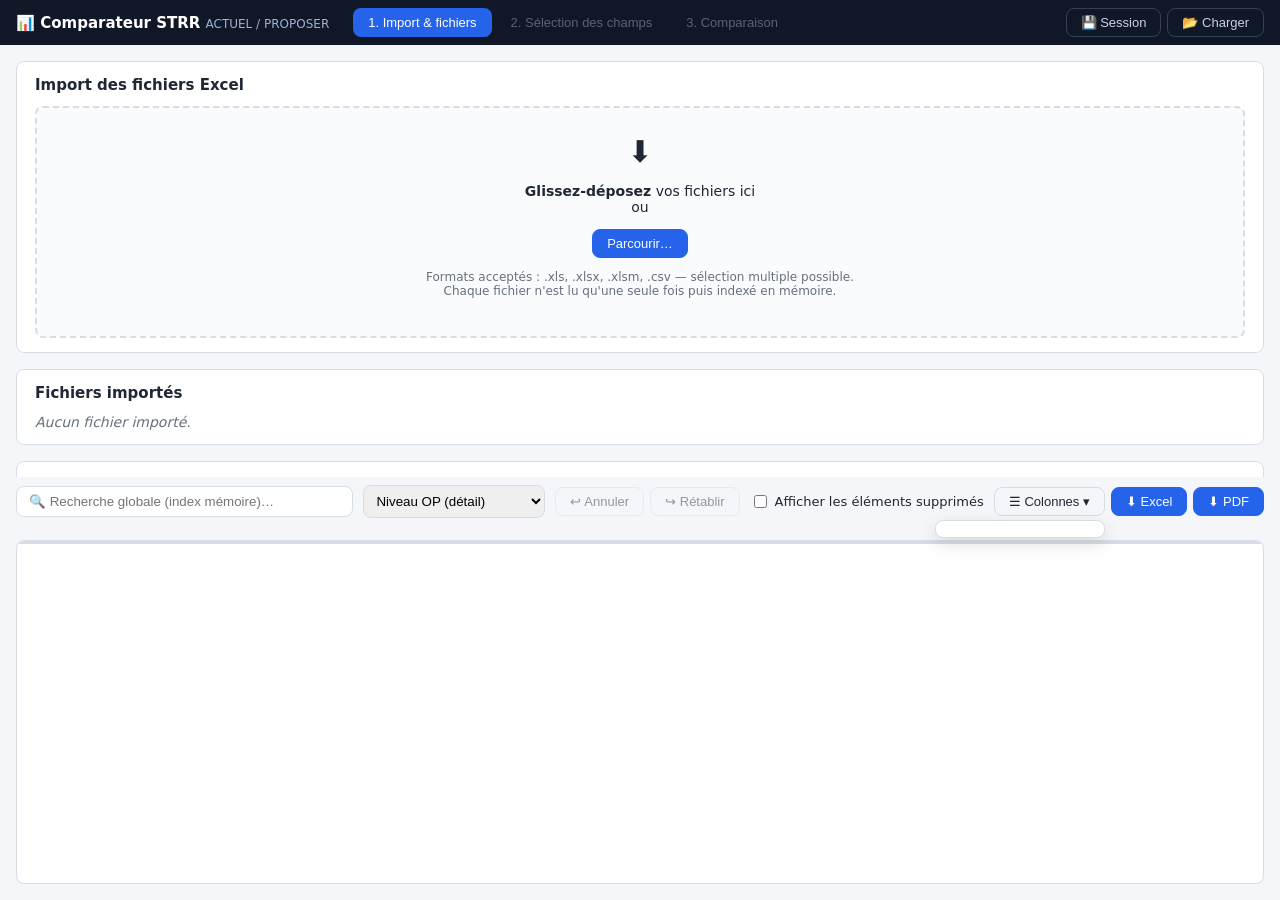
==== index.html @ 516ad4bf "Implémentation complète de l'application de comparaison Excel STRR Application 100 % locale (file://" ====
<!DOCTYPE html>
<html lang="fr">
<head>
  <meta charset="UTF-8">
  <meta name="viewport" content="width=device-width, initial-scale=1.0">
  <title>Comparateur Excel STRR — ACTUEL / PROPOSER</title>
  <!--
    Application web locale de comparaison Excel (offline-first).
    S'ouvre directement en file:// — aucun serveur, aucun framework,
    aucune dépendance réseau. Toutes les librairies sont vendorisées.
    Les scripts sont des scripts classiques (pas de modules ES, qui
    seraient bloqués en file://) chargés dans l'ordre des dépendances,
    chacun s'enregistrant dans l'espace de noms global PRF.
  -->
  <link rel="stylesheet" href="css/main.css">
  <link rel="stylesheet" href="css/table.css">
</head>
<body>

  <!-- ===== Barre de navigation ===== -->
  <header id="topbar">
    <div class="brand">📊 Comparateur STRR <span class="brand-sub">ACTUEL / PROPOSER</span></div>
    <nav id="main-nav">
      <button class="nav-btn active" data-view="dashboard">1. Import &amp; fichiers</button>
      <button class="nav-btn" data-view="fields" disabled>2. Sélection des champs</button>
      <button class="nav-btn" data-view="table" disabled>3. Comparaison</button>
    </nav>
    <div class="topbar-actions">
      <button id="btn-session-save" class="btn btn-ghost" title="Exporter la session complète au format JSON">💾 Session</button>
      <button id="btn-session-load" class="btn btn-ghost" title="Recharger une session JSON exportée">📂 Charger</button>
    </div>
  </header>

  <!-- ===== Vue 1 : Dashboard (import + liste STRR) ===== -->
  <main id="view-dashboard" class="view">
    <section class="panel">
      <h2>Import des fichiers Excel</h2>
      <div id="dropzone" class="dropzone" tabindex="0">
        <div class="dropzone-inner">
          <div class="dropzone-icon">⬇️</div>
          <p><strong>Glissez-déposez</strong> vos fichiers ici<br>ou</p>
          <button id="btn-browse" class="btn btn-primary">Parcourir…</button>
          <p class="hint">Formats acceptés : .xls, .xlsx, .xlsm, .csv — sélection multiple possible.<br>
          Chaque fichier n'est lu qu'une seule fois puis indexé en mémoire.</p>
        </div>
        <input type="file" id="file-input" multiple accept=".xls,.xlsx,.xlsm,.csv" hidden>
      </div>
      <div id="import-progress" class="import-progress" hidden></div>
    </section>

    <section class="panel">
      <h2>Fichiers importés</h2>
      <div id="file-list" class="file-list empty">Aucun fichier importé.</div>
    </section>

    <section class="panel">
      <h2>Référentiels STRR détectés</h2>
      <div id="strr-list" class="strr-list empty">Importez des fichiers pour détecter les STRR.</div>
      <div class="panel-footer">
        <button id="btn-compare" class="btn btn-primary btn-lg" disabled>Comparer ➜</button>
      </div>
    </section>
  </main>

  <!-- ===== Vue 2 : Sélection dynamique des champs ===== -->
  <main id="view-fields" class="view" hidden>
    <section class="panel">
      <div class="panel-head-row">
        <h2>Sélection des champs à comparer</h2>
        <div class="profile-bar">
          <select id="profile-select" title="Profils de comparaison sauvegardés"></select>
          <button id="btn-profile-load" class="btn btn-ghost" title="Recharger le profil sélectionné">Charger</button>
          <button id="btn-profile-save" class="btn btn-ghost" title="Sauvegarder la sélection courante comme profil">Enregistrer…</button>
          <button id="btn-profile-delete" class="btn btn-ghost" title="Supprimer le profil sélectionné">🗑</button>
        </div>
      </div>
      <div class="field-toolbar">
        <input type="search" id="field-filter" placeholder="Filtrer les groupes / champs…">
        <label class="chk"><input type="checkbox" id="chk-fuzzy"> Fuzzy matching des libellés (fallback)</label>
        <button id="btn-fields-all" class="btn btn-ghost">Tout cocher</button>
        <button id="btn-fields-none" class="btn btn-ghost">Tout décocher</button>
      </div>
      <div id="field-groups" class="field-groups"></div>
    </section>

    <section class="panel">
      <h2>Prévisualisation live <span class="hint-inline">(50 premières lignes de comparaison)</span></h2>
      <div id="field-preview" class="preview-table-wrap"></div>
      <div class="panel-footer">
        <button id="btn-back-dashboard" class="btn btn-ghost">⟵ Retour</button>
        <button id="btn-run-compare" class="btn btn-primary btn-lg">Lancer la comparaison ➜</button>
      </div>
    </section>
  </main>

  <!-- ===== Vue 3 : Tableau de comparaison ===== -->
  <main id="view-table" class="view view-table" hidden>
    <section class="table-toolbar">
      <div class="toolbar-row">
        <input type="search" id="global-search" placeholder="🔍 Recherche globale (index mémoire)…">
        <select id="level-select" title="Niveau de comparaison">
          <option value="op">Niveau OP (détail)</option>
          <option value="section">Niveau Section (agrégé)</option>
          <option value="global">Niveau STRR (global)</option>
        </select>
        <div class="toolbar-group">
          <button id="btn-undo" class="btn btn-ghost" title="Annuler (Ctrl+Z)" disabled>↩ Annuler</button>
          <button id="btn-redo" class="btn btn-ghost" title="Rétablir (Ctrl+Y)" disabled>↪ Rétablir</button>
        </div>
        <label class="chk"><input type="checkbox" id="chk-show-deleted"> Afficher les éléments supprimés</label>
        <div class="toolbar-group toolbar-right">
          <div class="dropdown" id="col-toggle-dd">
            <button class="btn btn-ghost" id="btn-col-toggle">☰ Colonnes ▾</button>
            <div class="dropdown-menu" id="col-toggle-menu" hidden></div>
          </div>
          <button id="btn-export-xlsx" class="btn btn-primary" title="Export Excel multi-feuilles">⬇ Excel</button>
          <button id="btn-export-pdf" class="btn btn-primary" title="Export PDF paginé">⬇ PDF</button>
        </div>
      </div>
      <div id="strr-context-bar" class="strr-context-bar"></div>
      <div id="table-stats" class="table-stats"></div>
    </section>
    <section id="comparison-table" class="comparison-table"></section>
  </main>

  <!-- ===== Conteneurs des composants transverses ===== -->
  <div id="toast-container" class="toast-container" aria-live="polite"></div>
  <div id="modal-root"></div>
  <input type="file" id="session-file-input" accept=".json" hidden>

  <!-- ===== Librairies vendorisées (100 % locales) ===== -->
  <script src="vendor/xlsx.full.min.js"></script>
  <script src="vendor/jspdf.umd.min.js"></script>
  <script src="vendor/jspdf.plugin.autotable.min.js"></script>

  <!-- ===== Modules applicatifs (ordre = dépendances) ===== -->
  <script src="src/errors/errorHandler.js"></script>
  <script src="src/state/store.js"></script>
  <script src="src/state/history.js"></script>
  <script src="src/core/parser.js"></script>
  <script src="src/core/normalizer.js"></script>
  <script src="src/core/fieldRegistry.js"></script>
  <script src="src/core/matcher.js"></script>
  <script src="src/core/comparator.js"></script>
  <script src="src/core/searchIndex.js"></script>
  <script src="src/state/persistence.js"></script>
  <script src="src/export/exportXlsx.js"></script>
  <script src="src/export/exportPdf.js"></script>
  <script src="src/ui/components.js"></script>
  <script src="src/ui/virtualScroller.js"></script>
  <script src="src/ui/dashboard.js"></script>
  <script src="src/ui/fieldSelector.js"></script>
  <script src="src/ui/comparisonTable.js"></script>
  <script src="src/app.js"></script>
</body>
</html>
---- css/main.css ----
/* ============================================================
   main.css — Styles généraux de l'application (offline, sans framework)
   Priorité : lisibilité et performance de rendu (pas d'ombres animées,
   pas de transitions coûteuses sur les listes volumineuses).
   ============================================================ */

:root {
  --bg: #f4f6f9;
  --panel: #ffffff;
  --border: #d7dde5;
  --text: #1e2733;
  --text-dim: #66707d;
  --primary: #2563eb;
  --primary-dark: #1d4ed8;
  --green: #15803d;
  --green-bg: #dcfce7;
  --red: #b91c1c;
  --red-bg: #fee2e2;
  --amber: #b45309;
  --amber-bg: #fef3c7;
  --radius: 8px;
  --row-h: 30px;
}

* { box-sizing: border-box; }

html, body {
  margin: 0;
  height: 100%;
  font-family: "Segoe UI", system-ui, -apple-system, Arial, sans-serif;
  font-size: 14px;
  color: var(--text);
  background: var(--bg);
}

body { display: flex; flex-direction: column; }

/* ---------- Barre supérieure ---------- */
#topbar {
  display: flex;
  align-items: center;
  gap: 24px;
  padding: 8px 16px;
  background: #101827;
  color: #fff;
  flex: 0 0 auto;
}
.brand { font-weight: 700; font-size: 15px; white-space: nowrap; }
.brand-sub { font-weight: 400; color: #9db2d0; font-size: 12px; }
#main-nav { display: flex; gap: 4px; flex: 1; }
.nav-btn {
  background: transparent;
  border: 1px solid transparent;
  color: #c8d3e2;
  padding: 6px 14px;
  border-radius: var(--radius);
  cursor: pointer;
  font-size: 13px;
}
.nav-btn:hover:not(:disabled) { background: #1d2839; }
.nav-btn.active { background: var(--primary); color: #fff; }
.nav-btn:disabled { opacity: .4; cursor: not-allowed; }
.topbar-actions { display: flex; gap: 6px; }

/* ---------- Vues / panneaux ---------- */
.view { flex: 1; overflow: auto; padding: 16px; }
.view-table { display: flex; flex-direction: column; overflow: hidden; padding: 8px 16px 16px; }
.panel {
  background: var(--panel);
  border: 1px solid var(--border);
  border-radius: var(--radius);
  padding: 14px 18px;
  margin-bottom: 16px;
}
.panel h2 { margin: 0 0 12px; font-size: 15px; }
.panel-footer { display: flex; justify-content: flex-end; gap: 10px; margin-top: 14px; }
.panel-head-row { display: flex; justify-content: space-between; align-items: center; flex-wrap: wrap; gap: 8px; }
.hint { color: var(--text-dim); font-size: 12px; }
.hint-inline { color: var(--text-dim); font-size: 12px; font-weight: 400; }

/* ---------- Boutons ---------- */
.btn {
  border: 1px solid var(--border);
  background: #fff;
  color: var(--text);
  padding: 6px 14px;
  border-radius: var(--radius);
  cursor: pointer;
  font-size: 13px;
}
.btn:hover:not(:disabled) { border-color: var(--primary); }
.btn:disabled { opacity: .45; cursor: not-allowed; }
.btn-primary { background: var(--primary); border-color: var(--primary); color: #fff; }
.btn-primary:hover:not(:disabled) { background: var(--primary-dark); }
.btn-ghost { background: transparent; }
#topbar .btn-ghost { color: #c8d3e2; border-color: #33415a; }
.btn-lg { padding: 10px 22px; font-size: 14px; font-weight: 600; }
.btn-danger { color: var(--red); }

/* ---------- Dropzone ---------- */
.dropzone {
  border: 2px dashed var(--border);
  border-radius: var(--radius);
  padding: 26px;
  text-align: center;
  background: #fafbfd;
  cursor: pointer;
  outline: none;
}
.dropzone.dragover { border-color: var(--primary); background: #eef4ff; }
.dropzone-icon { font-size: 30px; }
.import-progress { margin-top: 10px; font-size: 13px; color: var(--text-dim); }

/* ---------- Liste fichiers ---------- */
.file-list.empty, .strr-list.empty { color: var(--text-dim); font-style: italic; }
.file-card {
  display: flex;
  align-items: center;
  gap: 12px;
  padding: 8px 10px;
  border: 1px solid var(--border);
  border-radius: var(--radius);
  margin-bottom: 6px;
  background: #fafbfd;
  flex-wrap: wrap;
}
.file-card .fname { font-weight: 600; }
.file-card .fmeta { color: var(--text-dim); font-size: 12px; }
.file-card select, .file-card input[type=text] {
  padding: 4px 6px; border: 1px solid var(--border); border-radius: 6px; font-size: 12px;
}
.file-card .spacer { flex: 1; }

/* ---------- Liste STRR ---------- */
.strr-card {
  display: flex;
  align-items: center;
  gap: 14px;
  padding: 10px 12px;
  border: 1px solid var(--border);
  border-radius: var(--radius);
  margin-bottom: 6px;
  flex-wrap: wrap;
}
.strr-card.excluded { opacity: .55; background: #f2f2f2; }
.strr-card .strr-id { font-weight: 700; font-size: 15px; min-width: 120px; }
.badge {
  display: inline-block;
  padding: 2px 8px;
  border-radius: 20px;
  font-size: 11px;
  font-weight: 600;
}
.badge-ok { background: var(--green-bg); color: var(--green); }
.badge-missing { background: var(--red-bg); color: var(--red); }
.badge-warn { background: var(--amber-bg); color: var(--amber); }
.strr-card .spacer { flex: 1; }
.chk { display: inline-flex; align-items: center; gap: 5px; cursor: pointer; font-size: 13px; white-space: nowrap; }

/* ---------- Sélection des champs ---------- */
.profile-bar { display: flex; gap: 6px; align-items: center; }
.profile-bar select { padding: 5px 8px; border: 1px solid var(--border); border-radius: 6px; min-width: 160px; }
.field-toolbar { display: flex; gap: 12px; align-items: center; margin-bottom: 12px; flex-wrap: wrap; }
.field-toolbar input[type=search] { flex: 1; min-width: 180px; padding: 6px 10px; border: 1px solid var(--border); border-radius: 6px; }
.field-groups { display: flex; flex-wrap: wrap; gap: 14px; }
.field-group {
  border: 1px solid var(--border);
  border-radius: var(--radius);
  padding: 10px 14px;
  min-width: 230px;
  flex: 1 1 230px;
}
.field-group h3 { margin: 0 0 8px; font-size: 13px; display: flex; align-items: center; gap: 8px; }
.field-group h3 .grp-count { color: var(--text-dim); font-weight: 400; font-size: 11px; }
.field-row { display: flex; align-items: center; gap: 8px; padding: 3px 0; }
.field-row .dir-toggle {
  border: 1px solid var(--border); background: #fff; border-radius: 6px;
  font-size: 11px; cursor: pointer; padding: 1px 7px; color: var(--text-dim);
  margin-left: auto;
}
.field-row .dir-toggle:hover { border-color: var(--primary); }

/* ---------- Prévisualisation ---------- */
.preview-table-wrap { max-height: 320px; overflow: auto; border: 1px solid var(--border); border-radius: var(--radius); }
.preview-table-wrap table { border-collapse: collapse; width: 100%; font-size: 12px; }
.preview-table-wrap th, .preview-table-wrap td { border-bottom: 1px solid var(--border); padding: 4px 8px; text-align: left; white-space: nowrap; }
.preview-table-wrap th { position: sticky; top: 0; background: #eef1f6; }

/* ---------- Toasts ---------- */
.toast-container { position: fixed; bottom: 16px; right: 16px; display: flex; flex-direction: column; gap: 8px; z-index: 1000; }
.toast {
  padding: 10px 16px; border-radius: var(--radius); color: #fff; font-size: 13px;
  max-width: 420px; box-shadow: 0 4px 14px rgba(0,0,0,.25);
}
.toast-info { background: #334155; }
.toast-success { background: var(--green); }
.toast-error { background: var(--red); }
.toast-warn { background: var(--amber); }

/* ---------- Modales ---------- */
.modal-overlay {
  position: fixed; inset: 0; background: rgba(10,15,25,.5);
  display: flex; align-items: center; justify-content: center; z-index: 900;
}
.modal {
  background: #fff; border-radius: var(--radius); padding: 20px 24px;
  min-width: 340px; max-width: 560px; max-height: 80vh; overflow: auto;
}
.modal h3 { margin: 0 0 10px; }
.modal .modal-actions { display: flex; justify-content: flex-end; gap: 8px; margin-top: 18px; }
.modal input[type=text] { width: 100%; padding: 7px 10px; border: 1px solid var(--border); border-radius: 6px; }

/* ---------- Dropdown ---------- */
.dropdown { position: relative; }
.dropdown-menu {
  position: absolute; right: 0; top: calc(100% + 4px); background: #fff;
  border: 1px solid var(--border); border-radius: var(--radius);
  padding: 8px 12px; z-index: 500; box-shadow: 0 6px 18px rgba(0,0,0,.12);
  display: flex; flex-direction: column; gap: 4px; min-width: 170px;
}
---- css/table.css ----
/* ============================================================
   table.css — Tableau de comparaison virtualisé
   Le corps du tableau est rendu par le virtualiseur maison :
   seules ~60 lignes existent dans le DOM quelle que soit la
   volumétrie (100 000+ lignes supportées).
   ============================================================ */

.table-toolbar { flex: 0 0 auto; margin-bottom: 8px; }
.toolbar-row { display: flex; gap: 10px; align-items: center; flex-wrap: wrap; }
.toolbar-row input[type=search] {
  flex: 1; min-width: 220px; padding: 7px 12px;
  border: 1px solid var(--border); border-radius: var(--radius);
}
.toolbar-row select { padding: 7px 8px; border: 1px solid var(--border); border-radius: var(--radius); }
.toolbar-group { display: flex; gap: 6px; align-items: center; }
.toolbar-right { margin-left: auto; }

.strr-context-bar { display: flex; gap: 8px; flex-wrap: wrap; margin-top: 8px; }
.strr-chip {
  display: inline-flex; align-items: center; gap: 6px;
  border: 1px solid var(--border); border-radius: 20px;
  padding: 3px 12px; font-size: 12px; cursor: pointer; background: #fff;
  user-select: none;
}
.strr-chip.on { border-color: var(--green); background: var(--green-bg); }
.strr-chip.off { opacity: .55; text-decoration: line-through; }

.table-stats { color: var(--text-dim); font-size: 12px; margin-top: 6px; }

/* ---------- Grille ---------- */
.comparison-table {
  flex: 1;
  display: flex;
  flex-direction: column;
  border: 1px solid var(--border);
  border-radius: var(--radius);
  background: #fff;
  overflow: hidden;
  min-height: 0;
}

.ct-head { flex: 0 0 auto; overflow: hidden; border-bottom: 2px solid var(--border); background: #eef1f6; }
.ct-head-inner { display: flex; }
.ct-filters { flex: 0 0 auto; overflow: hidden; border-bottom: 1px solid var(--border); background: #f7f9fc; }
.ct-filters-inner { display: flex; }

.ct-col {
  flex: 0 0 auto;
  padding: 6px 8px;
  font-weight: 600;
  font-size: 12px;
  cursor: pointer;
  user-select: none;
  white-space: nowrap;
  overflow: hidden;
  text-overflow: ellipsis;
  border-right: 1px solid var(--border);
  display: flex; align-items: center; gap: 4px;
}
.ct-col .sort-ind { color: var(--primary); font-size: 10px; }
.ct-filter-cell { flex: 0 0 auto; padding: 3px 4px; border-right: 1px solid transparent; }
.ct-filter-cell input {
  width: 100%; padding: 3px 6px; font-size: 11px;
  border: 1px solid var(--border); border-radius: 4px;
}

/* Corps virtualisé */
.ct-body { flex: 1; overflow: auto; position: relative; min-height: 0; }
.ct-spacer { position: absolute; top: 0; left: 0; width: 1px; visibility: hidden; }
.ct-row {
  position: absolute;
  left: 0;
  display: flex;
  height: var(--row-h);
  line-height: calc(var(--row-h) - 2px);
  border-bottom: 1px solid #eef1f6;
  background: #fff;
  contain: layout paint; /* isole le rendu de chaque ligne (performance) */
  min-width: 100%;
}
.ct-row:hover { background: #f4f8ff; }
.ct-row.deleted { opacity: .45; text-decoration: line-through; background: #faf5f5; }
.ct-row.locked { background: #fbfaf3; }
.ct-row.agg { font-weight: 600; background: #f6f8fb; }

.ct-cell {
  flex: 0 0 auto;
  padding: 0 8px;
  font-size: 12px;
  white-space: nowrap;
  overflow: hidden;
  text-overflow: ellipsis;
  border-right: 1px solid #f0f2f6;
}
.ct-cell.num { text-align: right; font-variant-numeric: tabular-nums; }
.ct-cell.editable { cursor: cell; }
.ct-cell.editable:hover { outline: 1px solid var(--primary); outline-offset: -1px; }
.ct-cell input.cell-editor {
  width: 100%; height: calc(var(--row-h) - 4px);
  border: 1px solid var(--primary); border-radius: 3px;
  font-size: 12px; padding: 0 5px; text-align: right;
}
.ct-cell input.cell-editor.invalid { border-color: var(--red); background: var(--red-bg); }

/* Color coding : vert = amélioration, rouge = dégradation */
.delta-good { background: var(--green-bg); color: var(--green); font-weight: 600; }
.delta-bad { background: var(--red-bg); color: var(--red); font-weight: 600; }
.delta-zero { color: var(--text-dim); }

/* Statuts de ligne */
.st-badge { font-size: 10px; font-weight: 700; padding: 1px 6px; border-radius: 10px; }
.st-added { background: var(--green-bg); color: var(--green); }
.st-removed { background: var(--red-bg); color: var(--red); }
.st-modified { background: #dbeafe; color: var(--primary-dark); }
.st-unchanged { background: #eef1f6; color: var(--text-dim); }

/* Actions de ligne */
.ct-cell.actions { display: flex; gap: 6px; align-items: center; }
.row-act {
  border: none; background: transparent; cursor: pointer;
  font-size: 13px; padding: 0 2px; opacity: .6; line-height: 1;
}
.row-act:hover { opacity: 1; }
.row-act.active { opacity: 1; }

/* Largeurs par défaut des colonnes (redéfinies inline par le JS) */
.w-strr { width: 110px; } .w-section { width: 150px; } .w-op { width: 70px; }
.w-label { width: 180px; } .w-field { width: 150px; }
.w-num { width: 110px; } .w-status { width: 90px; } .w-actions { width: 120px; }
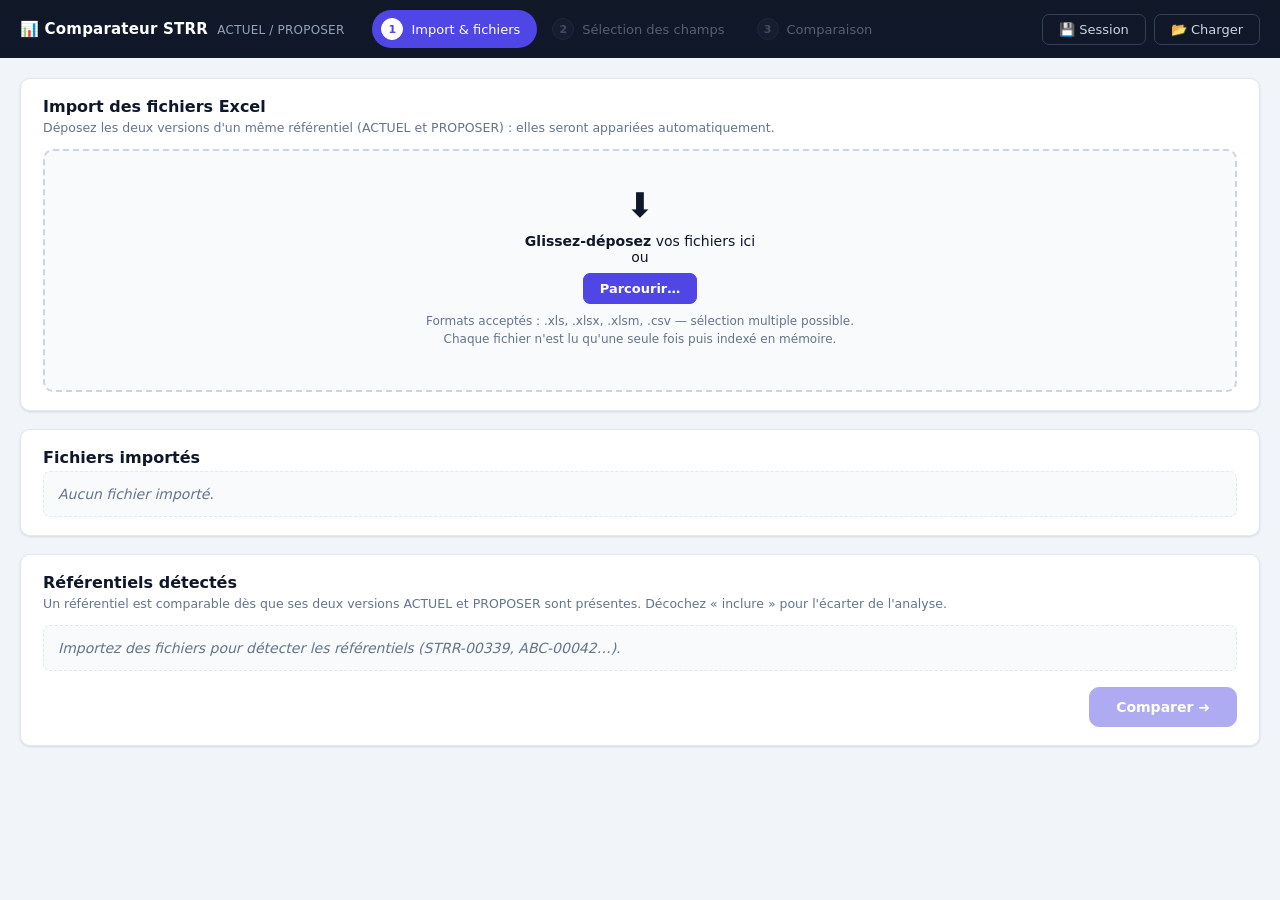
==== commit 9e740fa4: "Structure hiérarchique réelle, sortie groupée par article, refonte UI Moteur d'analyse (normalizer) " ====
--- a/index.html
+++ b/index.html
@@ -21,9 +21,9 @@
   <header id="topbar">
     <div class="brand">📊 Comparateur STRR <span class="brand-sub">ACTUEL / PROPOSER</span></div>
     <nav id="main-nav">
-      <button class="nav-btn active" data-view="dashboard">1. Import &amp; fichiers</button>
-      <button class="nav-btn" data-view="fields" disabled>2. Sélection des champs</button>
-      <button class="nav-btn" data-view="table" disabled>3. Comparaison</button>
+      <button class="nav-btn active" data-view="dashboard"><span class="step-n">1</span> Import &amp; fichiers</button>
+      <button class="nav-btn" data-view="fields" disabled><span class="step-n">2</span> Sélection des champs</button>
+      <button class="nav-btn" data-view="table" disabled><span class="step-n">3</span> Comparaison</button>
     </nav>
     <div class="topbar-actions">
       <button id="btn-session-save" class="btn btn-ghost" title="Exporter la session complète au format JSON">💾 Session</button>
@@ -35,6 +35,8 @@
   <main id="view-dashboard" class="view">
     <section class="panel">
       <h2>Import des fichiers Excel</h2>
+      <p class="panel-desc">Déposez les deux versions d'un même référentiel (ACTUEL et PROPOSER) :
+        elles seront appariées automatiquement.</p>
       <div id="dropzone" class="dropzone" tabindex="0">
         <div class="dropzone-inner">
           <div class="dropzone-icon">⬇️</div>
@@ -54,8 +56,10 @@
     </section>
 
     <section class="panel">
-      <h2>Référentiels STRR détectés</h2>
-      <div id="strr-list" class="strr-list empty">Importez des fichiers pour détecter les STRR.</div>
+      <h2>Référentiels détectés</h2>
+      <p class="panel-desc">Un référentiel est comparable dès que ses deux versions ACTUEL et PROPOSER
+        sont présentes. Décochez « inclure » pour l'écarter de l'analyse.</p>
+      <div id="strr-list" class="strr-list empty">Importez des fichiers pour détecter les référentiels (STRR-00339, ABC-00042…).</div>
       <div class="panel-footer">
         <button id="btn-compare" class="btn btn-primary btn-lg" disabled>Comparer ➜</button>
       </div>
@@ -107,6 +111,8 @@
           <button id="btn-undo" class="btn btn-ghost" title="Annuler (Ctrl+Z)" disabled>↩ Annuler</button>
           <button id="btn-redo" class="btn btn-ghost" title="Rétablir (Ctrl+Y)" disabled>↪ Rétablir</button>
         </div>
+        <label class="chk" title="Une ligne-titre par article, puis une ligne par champ comparé">
+          <input type="checkbox" id="chk-grouped" checked> Vue groupée par article</label>
         <label class="chk"><input type="checkbox" id="chk-show-deleted"> Afficher les éléments supprimés</label>
         <div class="toolbar-group toolbar-right">
           <div class="dropdown" id="col-toggle-dd">
@@ -118,7 +124,16 @@
         </div>
       </div>
       <div id="strr-context-bar" class="strr-context-bar"></div>
-      <div id="table-stats" class="table-stats"></div>
+      <div class="table-stats-row">
+        <div id="table-stats" class="table-stats"></div>
+        <span class="table-legend">
+          <span class="lg"><span class="sw sw-good"></span> amélioration</span>
+          <span class="lg"><span class="sw sw-bad"></span> dégradation</span>
+          <span class="lg">✎ double-clic : éditer</span>
+          <span class="lg">🔓 verrouiller</span>
+          <span class="lg">🗑 ligne · ⌫ section · ✖ référentiel</span>
+        </span>
+      </div>
     </section>
     <section id="comparison-table" class="comparison-table"></section>
   </main>
--- a/css/main.css
+++ b/css/main.css
@@ -1,25 +1,34 @@
 /* ============================================================
-   main.css — Styles généraux de l'application (offline, sans framework)
-   Priorité : lisibilité et performance de rendu (pas d'ombres animées,
-   pas de transitions coûteuses sur les listes volumineuses).
+   main.css — Design system de l'application (offline, sans framework)
+   Refonte ergonomique : palette indigo/ardoise, navigation en étapes,
+   cartes aérées, composants accessibles. Les rendus volumineux restent
+   sobres (pas d'ombres ni de transitions sur les listes virtualisées).
    ============================================================ */
 
 :root {
-  --bg: #f4f6f9;
+  /* Couleurs */
+  --bg: #f1f5f9;
   --panel: #ffffff;
-  --border: #d7dde5;
-  --text: #1e2733;
-  --text-dim: #66707d;
-  --primary: #2563eb;
-  --primary-dark: #1d4ed8;
+  --border: #e2e8f0;
+  --border-strong: #cbd5e1;
+  --text: #0f172a;
+  --text-dim: #64748b;
+  --primary: #4f46e5;
+  --primary-dark: #4338ca;
+  --primary-soft: #eef2ff;
   --green: #15803d;
   --green-bg: #dcfce7;
   --red: #b91c1c;
   --red-bg: #fee2e2;
   --amber: #b45309;
   --amber-bg: #fef3c7;
-  --radius: 8px;
+  --blue: #1d4ed8;
+  --blue-bg: #dbeafe;
+  /* Géométrie */
+  --radius: 10px;
+  --radius-sm: 7px;
   --row-h: 30px;
+  --shadow: 0 1px 3px rgba(15, 23, 42, .07), 0 1px 2px rgba(15, 23, 42, .05);
 }
 
 * { box-sizing: border-box; }
@@ -27,7 +36,7 @@
 html, body {
   margin: 0;
   height: 100%;
-  font-family: "Segoe UI", system-ui, -apple-system, Arial, sans-serif;
+  font-family: "Segoe UI", system-ui, -apple-system, "Helvetica Neue", Arial, sans-serif;
   font-size: 14px;
   color: var(--text);
   background: var(--bg);
@@ -35,119 +44,164 @@
 
 body { display: flex; flex-direction: column; }
 
-/* ---------- Barre supérieure ---------- */
+input, select, button { font-family: inherit; }
+input[type="checkbox"] { accent-color: var(--primary); width: 15px; height: 15px; cursor: pointer; }
+
+/* ---------- Barre supérieure : marque + étapes ---------- */
 #topbar {
   display: flex;
   align-items: center;
-  gap: 24px;
-  padding: 8px 16px;
-  background: #101827;
+  gap: 28px;
+  padding: 10px 20px;
+  background: linear-gradient(180deg, #111827, #0f172a);
   color: #fff;
   flex: 0 0 auto;
 }
-.brand { font-weight: 700; font-size: 15px; white-space: nowrap; }
-.brand-sub { font-weight: 400; color: #9db2d0; font-size: 12px; }
-#main-nav { display: flex; gap: 4px; flex: 1; }
+.brand { font-weight: 700; font-size: 15px; white-space: nowrap; letter-spacing: .2px; }
+.brand-sub { font-weight: 400; color: #94a3b8; font-size: 12px; margin-left: 4px; }
+
+#main-nav { display: flex; gap: 6px; flex: 1; }
 .nav-btn {
+  display: inline-flex;
+  align-items: center;
+  gap: 8px;
   background: transparent;
   border: 1px solid transparent;
-  color: #c8d3e2;
-  padding: 6px 14px;
-  border-radius: var(--radius);
+  color: #cbd5e1;
+  padding: 7px 16px 7px 8px;
+  border-radius: 999px;
   cursor: pointer;
   font-size: 13px;
-}
-.nav-btn:hover:not(:disabled) { background: #1d2839; }
+  transition: background .15s, color .15s;
+}
+.nav-btn .step-n {
+  display: inline-flex;
+  align-items: center;
+  justify-content: center;
+  width: 22px; height: 22px;
+  border-radius: 50%;
+  background: #1e293b;
+  border: 1px solid #334155;
+  font-size: 11px;
+  font-weight: 700;
+  color: #94a3b8;
+}
+.nav-btn:hover:not(:disabled) { background: #1e293b; color: #fff; }
 .nav-btn.active { background: var(--primary); color: #fff; }
-.nav-btn:disabled { opacity: .4; cursor: not-allowed; }
-.topbar-actions { display: flex; gap: 6px; }
+.nav-btn.active .step-n { background: #fff; color: var(--primary); border-color: #fff; }
+.nav-btn.done .step-n { background: var(--green); color: #fff; border-color: var(--green); }
+.nav-btn:disabled { opacity: .38; cursor: not-allowed; }
+.topbar-actions { display: flex; gap: 8px; }
 
 /* ---------- Vues / panneaux ---------- */
-.view { flex: 1; overflow: auto; padding: 16px; }
-.view-table { display: flex; flex-direction: column; overflow: hidden; padding: 8px 16px 16px; }
+.view { flex: 1; overflow: auto; padding: 20px; max-width: 1500px; width: 100%; margin: 0 auto; }
+.view-table { display: flex; flex-direction: column; overflow: hidden; padding: 10px 20px 20px; max-width: none; }
+.view[hidden] { display: none; } /* display:flex ne doit pas écraser hidden */
 .panel {
   background: var(--panel);
   border: 1px solid var(--border);
   border-radius: var(--radius);
-  padding: 14px 18px;
-  margin-bottom: 16px;
-}
-.panel h2 { margin: 0 0 12px; font-size: 15px; }
-.panel-footer { display: flex; justify-content: flex-end; gap: 10px; margin-top: 14px; }
-.panel-head-row { display: flex; justify-content: space-between; align-items: center; flex-wrap: wrap; gap: 8px; }
-.hint { color: var(--text-dim); font-size: 12px; }
+  padding: 18px 22px;
+  margin-bottom: 18px;
+  box-shadow: var(--shadow);
+}
+.panel h2 { margin: 0 0 4px; font-size: 16px; }
+.panel .panel-desc { margin: 0 0 14px; color: var(--text-dim); font-size: 12.5px; }
+.panel-footer { display: flex; justify-content: flex-end; gap: 10px; margin-top: 16px; }
+.panel-head-row { display: flex; justify-content: space-between; align-items: center; flex-wrap: wrap; gap: 8px; margin-bottom: 8px; }
+.hint { color: var(--text-dim); font-size: 12px; line-height: 1.5; }
 .hint-inline { color: var(--text-dim); font-size: 12px; font-weight: 400; }
 
 /* ---------- Boutons ---------- */
 .btn {
-  border: 1px solid var(--border);
+  border: 1px solid var(--border-strong);
   background: #fff;
   color: var(--text);
-  padding: 6px 14px;
-  border-radius: var(--radius);
+  padding: 7px 16px;
+  border-radius: var(--radius-sm);
   cursor: pointer;
   font-size: 13px;
-}
-.btn:hover:not(:disabled) { border-color: var(--primary); }
+  transition: border-color .15s, background .15s, box-shadow .15s;
+}
+.btn:hover:not(:disabled) { border-color: var(--primary); color: var(--primary-dark); }
 .btn:disabled { opacity: .45; cursor: not-allowed; }
-.btn-primary { background: var(--primary); border-color: var(--primary); color: #fff; }
-.btn-primary:hover:not(:disabled) { background: var(--primary-dark); }
+.btn-primary {
+  background: var(--primary);
+  border-color: var(--primary);
+  color: #fff;
+  font-weight: 600;
+}
+.btn-primary:hover:not(:disabled) { background: var(--primary-dark); color: #fff; }
 .btn-ghost { background: transparent; }
-#topbar .btn-ghost { color: #c8d3e2; border-color: #33415a; }
-.btn-lg { padding: 10px 22px; font-size: 14px; font-weight: 600; }
+#topbar .btn-ghost { color: #cbd5e1; border-color: #334155; }
+#topbar .btn-ghost:hover { color: #fff; border-color: #64748b; }
+.btn-lg { padding: 11px 26px; font-size: 14px; border-radius: var(--radius); }
 .btn-danger { color: var(--red); }
+.btn-danger:hover:not(:disabled) { border-color: var(--red); color: var(--red); }
 
 /* ---------- Dropzone ---------- */
 .dropzone {
-  border: 2px dashed var(--border);
+  border: 2px dashed var(--border-strong);
   border-radius: var(--radius);
-  padding: 26px;
+  padding: 34px 26px;
   text-align: center;
-  background: #fafbfd;
+  background: #f8fafc;
   cursor: pointer;
   outline: none;
-}
-.dropzone.dragover { border-color: var(--primary); background: #eef4ff; }
-.dropzone-icon { font-size: 30px; }
-.import-progress { margin-top: 10px; font-size: 13px; color: var(--text-dim); }
+  transition: border-color .15s, background .15s;
+}
+.dropzone:hover, .dropzone:focus-visible { border-color: var(--primary); }
+.dropzone.dragover { border-color: var(--primary); background: var(--primary-soft); }
+.dropzone-icon { font-size: 34px; margin-bottom: 4px; }
+.dropzone p { margin: 8px 0; }
+.import-progress { margin-top: 12px; font-size: 13px; color: var(--primary-dark); font-weight: 600; }
 
 /* ---------- Liste fichiers ---------- */
-.file-list.empty, .strr-list.empty { color: var(--text-dim); font-style: italic; }
+.file-list.empty, .strr-list.empty {
+  color: var(--text-dim);
+  font-style: italic;
+  padding: 14px;
+  background: #f8fafc;
+  border: 1px dashed var(--border);
+  border-radius: var(--radius-sm);
+}
 .file-card {
   display: flex;
   align-items: center;
   gap: 12px;
-  padding: 8px 10px;
+  padding: 10px 14px;
   border: 1px solid var(--border);
-  border-radius: var(--radius);
-  margin-bottom: 6px;
-  background: #fafbfd;
+  border-radius: var(--radius-sm);
+  margin-bottom: 8px;
+  background: #f8fafc;
   flex-wrap: wrap;
 }
 .file-card .fname { font-weight: 600; }
-.file-card .fmeta { color: var(--text-dim); font-size: 12px; }
+.file-card .fmeta { color: var(--text-dim); font-size: 12px; padding: 2px 0; }
 .file-card select, .file-card input[type=text] {
-  padding: 4px 6px; border: 1px solid var(--border); border-radius: 6px; font-size: 12px;
+  padding: 4px 8px; border: 1px solid var(--border-strong); border-radius: 6px; font-size: 12px;
 }
 .file-card .spacer { flex: 1; }
 
-/* ---------- Liste STRR ---------- */
+/* ---------- Liste des référentiels ---------- */
 .strr-card {
   display: flex;
   align-items: center;
   gap: 14px;
-  padding: 10px 12px;
+  padding: 12px 16px;
   border: 1px solid var(--border);
-  border-radius: var(--radius);
-  margin-bottom: 6px;
+  border-radius: var(--radius-sm);
+  margin-bottom: 8px;
   flex-wrap: wrap;
-}
-.strr-card.excluded { opacity: .55; background: #f2f2f2; }
-.strr-card .strr-id { font-weight: 700; font-size: 15px; min-width: 120px; }
+  transition: border-color .15s;
+}
+.strr-card:hover { border-color: var(--border-strong); }
+.strr-card.excluded { opacity: .55; background: #f1f5f9; }
+.strr-card .strr-id { font-weight: 700; font-size: 15px; min-width: 130px; }
 .badge {
   display: inline-block;
-  padding: 2px 8px;
-  border-radius: 20px;
+  padding: 3px 10px;
+  border-radius: 999px;
   font-size: 11px;
   font-weight: 600;
 }
@@ -155,42 +209,76 @@
 .badge-missing { background: var(--red-bg); color: var(--red); }
 .badge-warn { background: var(--amber-bg); color: var(--amber); }
 .strr-card .spacer { flex: 1; }
-.chk { display: inline-flex; align-items: center; gap: 5px; cursor: pointer; font-size: 13px; white-space: nowrap; }
+.chk {
+  display: inline-flex;
+  align-items: center;
+  gap: 6px;
+  cursor: pointer;
+  font-size: 13px;
+  white-space: nowrap;
+  user-select: none;
+}
 
 /* ---------- Sélection des champs ---------- */
 .profile-bar { display: flex; gap: 6px; align-items: center; }
-.profile-bar select { padding: 5px 8px; border: 1px solid var(--border); border-radius: 6px; min-width: 160px; }
-.field-toolbar { display: flex; gap: 12px; align-items: center; margin-bottom: 12px; flex-wrap: wrap; }
-.field-toolbar input[type=search] { flex: 1; min-width: 180px; padding: 6px 10px; border: 1px solid var(--border); border-radius: 6px; }
+.profile-bar select {
+  padding: 6px 10px; border: 1px solid var(--border-strong);
+  border-radius: var(--radius-sm); min-width: 170px; background: #fff;
+}
+.field-toolbar { display: flex; gap: 14px; align-items: center; margin-bottom: 14px; flex-wrap: wrap; }
+.field-toolbar input[type=search] {
+  flex: 1; min-width: 200px; padding: 8px 12px;
+  border: 1px solid var(--border-strong); border-radius: var(--radius-sm);
+}
 .field-groups { display: flex; flex-wrap: wrap; gap: 14px; }
 .field-group {
   border: 1px solid var(--border);
   border-radius: var(--radius);
-  padding: 10px 14px;
-  min-width: 230px;
-  flex: 1 1 230px;
-}
-.field-group h3 { margin: 0 0 8px; font-size: 13px; display: flex; align-items: center; gap: 8px; }
-.field-group h3 .grp-count { color: var(--text-dim); font-weight: 400; font-size: 11px; }
-.field-row { display: flex; align-items: center; gap: 8px; padding: 3px 0; }
+  padding: 12px 16px;
+  min-width: 240px;
+  flex: 1 1 240px;
+  background: #f8fafc;
+}
+.field-group h3 {
+  margin: 0 0 10px; font-size: 13px;
+  display: flex; align-items: center; gap: 8px;
+  padding-bottom: 8px; border-bottom: 1px solid var(--border);
+}
+.field-group h3 .grp-count {
+  margin-left: auto; color: var(--text-dim); font-weight: 600; font-size: 11px;
+  background: #fff; border: 1px solid var(--border); border-radius: 999px; padding: 1px 8px;
+}
+.field-row { display: flex; align-items: center; gap: 8px; padding: 4px 0; }
 .field-row .dir-toggle {
-  border: 1px solid var(--border); background: #fff; border-radius: 6px;
-  font-size: 11px; cursor: pointer; padding: 1px 7px; color: var(--text-dim);
-  margin-left: auto;
-}
-.field-row .dir-toggle:hover { border-color: var(--primary); }
+  border: 1px solid var(--border-strong); background: #fff; border-radius: 999px;
+  font-size: 11px; cursor: pointer; padding: 2px 9px; color: var(--text-dim);
+  margin-left: auto; transition: border-color .15s, color .15s;
+}
+.field-row .dir-toggle:hover { border-color: var(--primary); color: var(--primary-dark); }
 
 /* ---------- Prévisualisation ---------- */
-.preview-table-wrap { max-height: 320px; overflow: auto; border: 1px solid var(--border); border-radius: var(--radius); }
+.preview-table-wrap {
+  max-height: 320px; overflow: auto;
+  border: 1px solid var(--border); border-radius: var(--radius-sm);
+}
 .preview-table-wrap table { border-collapse: collapse; width: 100%; font-size: 12px; }
-.preview-table-wrap th, .preview-table-wrap td { border-bottom: 1px solid var(--border); padding: 4px 8px; text-align: left; white-space: nowrap; }
-.preview-table-wrap th { position: sticky; top: 0; background: #eef1f6; }
+.preview-table-wrap th, .preview-table-wrap td {
+  border-bottom: 1px solid var(--border); padding: 5px 10px; text-align: left; white-space: nowrap;
+}
+.preview-table-wrap th {
+  position: sticky; top: 0; background: #f1f5f9;
+  font-size: 11px; text-transform: uppercase; letter-spacing: .4px; color: var(--text-dim);
+}
+.preview-table-wrap tr:nth-child(even) td { background: #f8fafc; }
 
 /* ---------- Toasts ---------- */
-.toast-container { position: fixed; bottom: 16px; right: 16px; display: flex; flex-direction: column; gap: 8px; z-index: 1000; }
+.toast-container {
+  position: fixed; bottom: 18px; right: 18px;
+  display: flex; flex-direction: column; gap: 8px; z-index: 1000;
+}
 .toast {
-  padding: 10px 16px; border-radius: var(--radius); color: #fff; font-size: 13px;
-  max-width: 420px; box-shadow: 0 4px 14px rgba(0,0,0,.25);
+  padding: 11px 18px; border-radius: var(--radius-sm); color: #fff; font-size: 13px;
+  max-width: 440px; box-shadow: 0 6px 20px rgba(15, 23, 42, .3);
 }
 .toast-info { background: #334155; }
 .toast-success { background: var(--green); }
@@ -199,22 +287,28 @@
 
 /* ---------- Modales ---------- */
 .modal-overlay {
-  position: fixed; inset: 0; background: rgba(10,15,25,.5);
+  position: fixed; inset: 0; background: rgba(15, 23, 42, .55);
   display: flex; align-items: center; justify-content: center; z-index: 900;
 }
 .modal {
-  background: #fff; border-radius: var(--radius); padding: 20px 24px;
-  min-width: 340px; max-width: 560px; max-height: 80vh; overflow: auto;
-}
-.modal h3 { margin: 0 0 10px; }
-.modal .modal-actions { display: flex; justify-content: flex-end; gap: 8px; margin-top: 18px; }
-.modal input[type=text] { width: 100%; padding: 7px 10px; border: 1px solid var(--border); border-radius: 6px; }
+  background: #fff; border-radius: var(--radius); padding: 22px 26px;
+  min-width: 360px; max-width: 560px; max-height: 80vh; overflow: auto;
+  box-shadow: 0 20px 50px rgba(15, 23, 42, .35);
+}
+.modal h3 { margin: 0 0 10px; font-size: 16px; }
+.modal p { color: var(--text-dim); line-height: 1.55; }
+.modal .modal-actions { display: flex; justify-content: flex-end; gap: 8px; margin-top: 20px; }
+.modal input[type=text] {
+  width: 100%; padding: 8px 12px;
+  border: 1px solid var(--border-strong); border-radius: var(--radius-sm);
+}
 
 /* ---------- Dropdown ---------- */
 .dropdown { position: relative; }
 .dropdown-menu {
-  position: absolute; right: 0; top: calc(100% + 4px); background: #fff;
-  border: 1px solid var(--border); border-radius: var(--radius);
-  padding: 8px 12px; z-index: 500; box-shadow: 0 6px 18px rgba(0,0,0,.12);
-  display: flex; flex-direction: column; gap: 4px; min-width: 170px;
-}
+  position: absolute; right: 0; top: calc(100% + 6px); background: #fff;
+  border: 1px solid var(--border); border-radius: var(--radius-sm);
+  padding: 10px 14px; z-index: 500; box-shadow: 0 10px 28px rgba(15, 23, 42, .16);
+  display: flex; flex-direction: column; gap: 6px; min-width: 180px;
+}
+.dropdown-menu[hidden] { display: none; } /* display:flex ne doit pas écraser hidden */
--- a/css/table.css
+++ b/css/table.css
@@ -25,7 +25,8 @@
 .strr-chip.on { border-color: var(--green); background: var(--green-bg); }
 .strr-chip.off { opacity: .55; text-decoration: line-through; }
 
-.table-stats { color: var(--text-dim); font-size: 12px; margin-top: 6px; }
+.table-stats-row { display: flex; align-items: center; flex-wrap: wrap; margin-top: 6px; gap: 6px; }
+.table-stats { color: var(--text-dim); font-size: 12px; }
 
 /* ---------- Grille ---------- */
 .comparison-table {
@@ -107,6 +108,42 @@
 .delta-bad { background: var(--red-bg); color: var(--red); font-weight: 600; }
 .delta-zero { color: var(--text-dim); }
 
+/* Lignes-titres d'article (vue groupée) */
+.ct-row.ghead {
+  background: #eef2ff;
+  border-bottom: 1px solid #c7d2fe;
+  border-top: 1px solid #c7d2fe;
+}
+.ct-row.ghead:hover { background: #e0e7ff; }
+.ghead-cell {
+  flex: 1;
+  display: flex;
+  align-items: center;
+  gap: 10px;
+  padding: 0 12px;
+  overflow: hidden;
+}
+.ghead-title { font-weight: 700; color: #3730a3; white-space: nowrap; }
+.ghead-sub {
+  color: #6366f1; font-size: 11px; white-space: nowrap;
+  overflow: hidden; text-overflow: ellipsis;
+}
+.ghead-count {
+  margin-left: auto; font-size: 10px; font-weight: 600; color: #6366f1;
+  background: #fff; border: 1px solid #c7d2fe; border-radius: 999px; padding: 1px 8px;
+  white-space: nowrap;
+}
+
+/* Légende du color coding */
+.table-legend {
+  display: inline-flex; gap: 14px; align-items: center;
+  font-size: 11.5px; color: var(--text-dim); margin-left: 10px;
+}
+.table-legend .lg { display: inline-flex; align-items: center; gap: 4px; }
+.table-legend .sw { width: 11px; height: 11px; border-radius: 3px; display: inline-block; }
+.sw-good { background: var(--green-bg); border: 1px solid var(--green); }
+.sw-bad { background: var(--red-bg); border: 1px solid var(--red); }
+
 /* Statuts de ligne */
 .st-badge { font-size: 10px; font-weight: 700; padding: 1px 6px; border-radius: 10px; }
 .st-added { background: var(--green-bg); color: var(--green); }
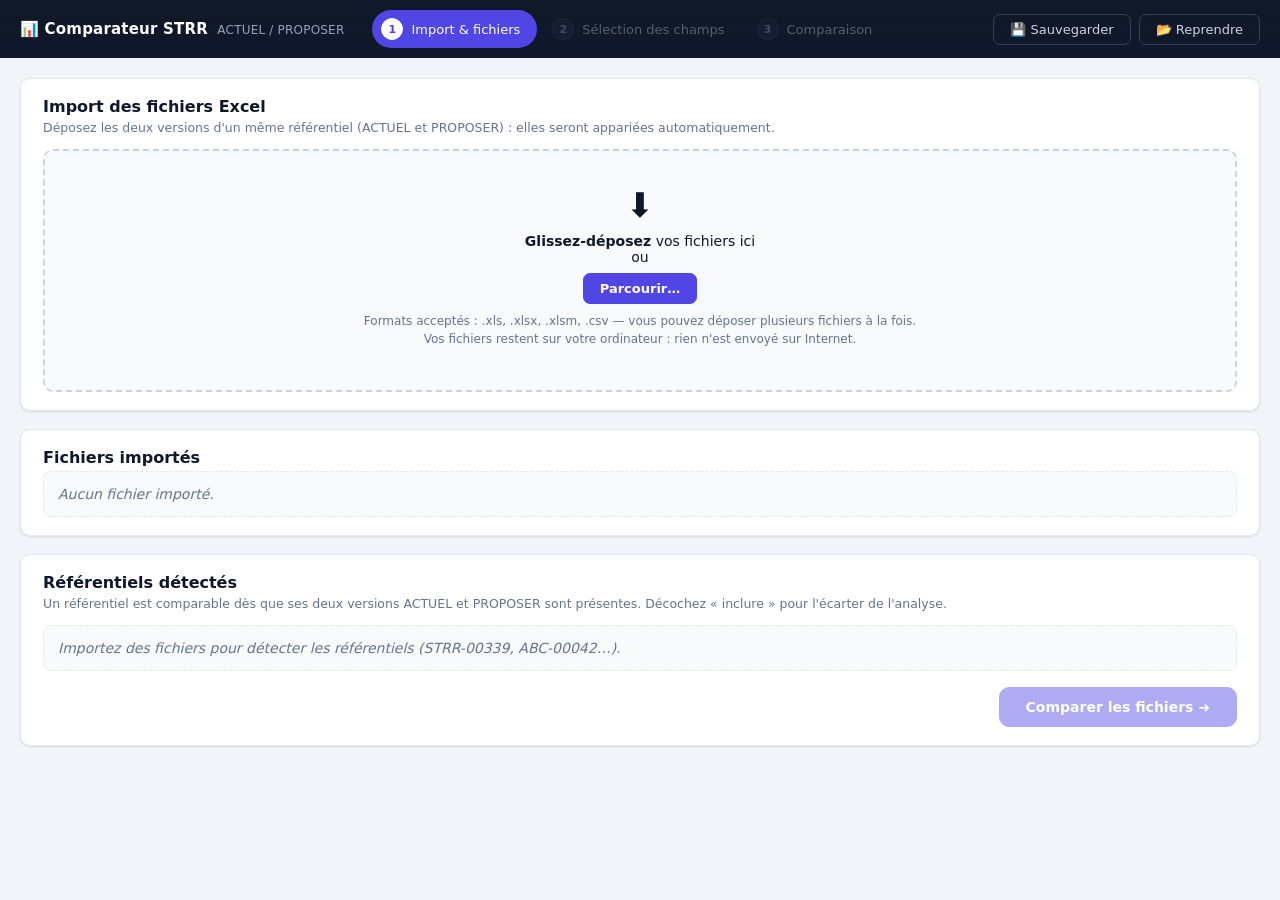
==== commit c198b92e: "Analyse UX : divulgation progressive, textes clairs, personnalisation, macros Audit documenté dans d" ====
--- a/index.html
+++ b/index.html
@@ -26,8 +26,8 @@
       <button class="nav-btn" data-view="table" disabled><span class="step-n">3</span> Comparaison</button>
     </nav>
     <div class="topbar-actions">
-      <button id="btn-session-save" class="btn btn-ghost" title="Exporter la session complète au format JSON">💾 Session</button>
-      <button id="btn-session-load" class="btn btn-ghost" title="Recharger une session JSON exportée">📂 Charger</button>
+      <button id="btn-session-save" class="btn btn-ghost" title="Enregistre tout votre travail dans un fichier, à rouvrir plus tard ou sur un autre poste">💾 Sauvegarder</button>
+      <button id="btn-session-load" class="btn btn-ghost" title="Rouvre une sauvegarde pour reprendre là où vous vous étiez arrêté">📂 Reprendre</button>
     </div>
   </header>
 
@@ -42,8 +42,8 @@
           <div class="dropzone-icon">⬇️</div>
           <p><strong>Glissez-déposez</strong> vos fichiers ici<br>ou</p>
           <button id="btn-browse" class="btn btn-primary">Parcourir…</button>
-          <p class="hint">Formats acceptés : .xls, .xlsx, .xlsm, .csv — sélection multiple possible.<br>
-          Chaque fichier n'est lu qu'une seule fois puis indexé en mémoire.</p>
+          <p class="hint">Formats acceptés : .xls, .xlsx, .xlsm, .csv — vous pouvez déposer plusieurs fichiers à la fois.<br>
+          Vos fichiers restent sur votre ordinateur : rien n'est envoyé sur Internet.</p>
         </div>
         <input type="file" id="file-input" multiple accept=".xls,.xlsx,.xlsm,.csv" hidden>
       </div>
@@ -61,7 +61,10 @@
         sont présentes. Décochez « inclure » pour l'écarter de l'analyse.</p>
       <div id="strr-list" class="strr-list empty">Importez des fichiers pour détecter les référentiels (STRR-00339, ABC-00042…).</div>
       <div class="panel-footer">
-        <button id="btn-compare" class="btn btn-primary btn-lg" disabled>Comparer ➜</button>
+        <button id="btn-quick-run" class="btn btn-lg" hidden
+          title="Relance une comparaison avec les mêmes champs que la dernière fois">⚡ Relancer comme la dernière fois</button>
+        <button id="btn-compare" class="btn btn-primary btn-lg" disabled
+          title="Passe au choix des champs à comparer">Comparer les fichiers ➜</button>
       </div>
     </section>
   </main>
@@ -70,29 +73,39 @@
   <main id="view-fields" class="view" hidden>
     <section class="panel">
       <div class="panel-head-row">
-        <h2>Sélection des champs à comparer</h2>
+        <h2>Choisir les données à comparer</h2>
+        <button id="btn-advanced" class="btn btn-ghost"
+          title="Profils de sélection réutilisables, tolérance d'orthographe, sens d'amélioration par champ">⚙ Options avancées</button>
+      </div>
+      <p class="panel-desc">Cochez les champs à comparer — tout est coché par défaut.
+        Décochez ce qui ne vous intéresse pas, puis lancez la comparaison.</p>
+      <div id="advanced-panel" class="advanced-panel" hidden>
         <div class="profile-bar">
-          <select id="profile-select" title="Profils de comparaison sauvegardés"></select>
-          <button id="btn-profile-load" class="btn btn-ghost" title="Recharger le profil sélectionné">Charger</button>
-          <button id="btn-profile-save" class="btn btn-ghost" title="Sauvegarder la sélection courante comme profil">Enregistrer…</button>
-          <button id="btn-profile-delete" class="btn btn-ghost" title="Supprimer le profil sélectionné">🗑</button>
+          <span class="adv-label" title="Un profil mémorise votre sélection pour la retrouver en un clic">Mes profils :</span>
+          <select id="profile-select" title="Vos sélections enregistrées, la plus utilisée en premier"></select>
+          <button id="btn-profile-load" class="btn btn-ghost" title="Appliquer le profil sélectionné">Appliquer</button>
+          <button id="btn-profile-save" class="btn btn-ghost" title="Mémoriser la sélection actuelle sous un nom">Mémoriser…</button>
+          <button id="btn-profile-delete" class="btn btn-ghost" title="Oublier le profil sélectionné">🗑</button>
         </div>
+        <label class="chk" title="Apparie deux lignes même si leurs libellés diffèrent légèrement (faute de frappe, abréviation)">
+          <input type="checkbox" id="chk-fuzzy"> Tolérer les petites différences d'orthographe entre les deux fichiers</label>
+        <p class="hint">Le bouton « ⬇/⬆ = mieux » à côté de chaque champ indique le sens d'une amélioration
+          (un coût qui baisse est une amélioration ; une marge qui monte aussi).</p>
       </div>
       <div class="field-toolbar">
-        <input type="search" id="field-filter" placeholder="Filtrer les groupes / champs…">
-        <label class="chk"><input type="checkbox" id="chk-fuzzy"> Fuzzy matching des libellés (fallback)</label>
-        <button id="btn-fields-all" class="btn btn-ghost">Tout cocher</button>
-        <button id="btn-fields-none" class="btn btn-ghost">Tout décocher</button>
+        <input type="search" id="field-filter" placeholder="🔍 Trouver un champ…">
+        <button id="btn-fields-all" class="btn btn-ghost" title="Cocher tous les champs visibles">Tout cocher</button>
+        <button id="btn-fields-none" class="btn btn-ghost" title="Décocher tous les champs visibles">Tout décocher</button>
       </div>
       <div id="field-groups" class="field-groups"></div>
     </section>
 
     <section class="panel">
-      <h2>Prévisualisation live <span class="hint-inline">(50 premières lignes de comparaison)</span></h2>
+      <h2>Aperçu du résultat <span class="hint-inline">(mis à jour à chaque changement — 50 premières lignes)</span></h2>
       <div id="field-preview" class="preview-table-wrap"></div>
       <div class="panel-footer">
-        <button id="btn-back-dashboard" class="btn btn-ghost">⟵ Retour</button>
-        <button id="btn-run-compare" class="btn btn-primary btn-lg">Lancer la comparaison ➜</button>
+        <button id="btn-back-dashboard" class="btn btn-ghost" title="Revenir à l'import des fichiers">⟵ Retour</button>
+        <button id="btn-run-compare" class="btn btn-primary btn-lg" title="Calcule les écarts et affiche le tableau de résultats">Lancer la comparaison ➜</button>
       </div>
     </section>
   </main>
@@ -101,37 +114,45 @@
   <main id="view-table" class="view view-table" hidden>
     <section class="table-toolbar">
       <div class="toolbar-row">
-        <input type="search" id="global-search" placeholder="🔍 Recherche globale (index mémoire)…">
-        <select id="level-select" title="Niveau de comparaison">
-          <option value="op">Niveau OP (détail)</option>
-          <option value="section">Niveau Section (agrégé)</option>
-          <option value="global">Niveau STRR (global)</option>
-        </select>
+        <input type="search" id="global-search" placeholder="🔍 Rechercher un article, un champ, une opération…">
         <div class="toolbar-group">
-          <button id="btn-undo" class="btn btn-ghost" title="Annuler (Ctrl+Z)" disabled>↩ Annuler</button>
-          <button id="btn-redo" class="btn btn-ghost" title="Rétablir (Ctrl+Y)" disabled>↪ Rétablir</button>
+          <button id="btn-undo" class="btn btn-ghost" title="Annuler la dernière action (Ctrl+Z)" disabled>↩ Annuler</button>
+          <button id="btn-redo" class="btn btn-ghost" title="Rétablir l'action annulée (Ctrl+Y)" disabled>↪ Rétablir</button>
         </div>
-        <label class="chk" title="Une ligne-titre par article, puis une ligne par champ comparé">
-          <input type="checkbox" id="chk-grouped" checked> Vue groupée par article</label>
-        <label class="chk"><input type="checkbox" id="chk-show-deleted"> Afficher les éléments supprimés</label>
         <div class="toolbar-group toolbar-right">
-          <div class="dropdown" id="col-toggle-dd">
-            <button class="btn btn-ghost" id="btn-col-toggle">☰ Colonnes ▾</button>
-            <div class="dropdown-menu" id="col-toggle-menu" hidden></div>
+          <div class="dropdown" id="display-dd">
+            <button class="btn btn-ghost" id="btn-display" title="Choisir ce qui est affiché, et comment">👁 Affichage ▾</button>
+            <div class="dropdown-menu display-menu" id="display-menu" hidden>
+              <span class="menu-label">Niveau de détail</span>
+              <select id="level-select" title="Voir le détail ligne à ligne, ou des totaux par section / par référentiel">
+                <option value="op">Détail par opération</option>
+                <option value="section">Totaux par section</option>
+                <option value="global">Totaux par référentiel</option>
+              </select>
+              <label class="chk" title="Une ligne-titre par article, puis une ligne par champ comparé">
+                <input type="checkbox" id="chk-grouped" checked> Regrouper par article</label>
+              <label class="chk" title="Les lignes supprimées restent récupérables : affichez-les pour les restaurer">
+                <input type="checkbox" id="chk-show-deleted"> Voir les lignes supprimées</label>
+              <label class="chk" title="Ajoute une zone de recherche sous chaque titre de colonne">
+                <input type="checkbox" id="chk-filters"> Filtres par colonne</label>
+              <span class="menu-label">Colonnes affichées</span>
+              <div id="col-toggle-menu"></div>
+            </div>
           </div>
-          <button id="btn-export-xlsx" class="btn btn-primary" title="Export Excel multi-feuilles">⬇ Excel</button>
-          <button id="btn-export-pdf" class="btn btn-primary" title="Export PDF paginé">⬇ PDF</button>
+          <span id="export-group">
+            <button id="btn-export-xlsx" class="btn btn-primary" title="Télécharger le résultat au format Excel">⬇ Excel</button>
+            <button id="btn-export-pdf" class="btn btn-primary" title="Télécharger un rapport PDF imprimable">⬇ PDF</button>
+          </span>
         </div>
       </div>
       <div id="strr-context-bar" class="strr-context-bar"></div>
       <div class="table-stats-row">
         <div id="table-stats" class="table-stats"></div>
+        <span id="export-suggest" class="export-suggest" hidden></span>
         <span class="table-legend">
-          <span class="lg"><span class="sw sw-good"></span> amélioration</span>
-          <span class="lg"><span class="sw sw-bad"></span> dégradation</span>
-          <span class="lg">✎ double-clic : éditer</span>
-          <span class="lg">🔓 verrouiller</span>
-          <span class="lg">🗑 ligne · ⌫ section · ✖ référentiel</span>
+          <span class="lg" title="Le champ évolue dans le bon sens"><span class="sw sw-good"></span> amélioration</span>
+          <span class="lg" title="Le champ évolue dans le mauvais sens"><span class="sw sw-bad"></span> dégradation</span>
+          <span class="lg" title="Double-cliquez sur une valeur ACTUEL ou PROPOSER pour la corriger">✎ double-clic : corriger une valeur</span>
         </span>
       </div>
     </section>
@@ -152,6 +173,7 @@
   <script src="src/errors/errorHandler.js"></script>
   <script src="src/state/store.js"></script>
   <script src="src/state/history.js"></script>
+  <script src="src/state/usage.js"></script>
   <script src="src/core/parser.js"></script>
   <script src="src/core/normalizer.js"></script>
   <script src="src/core/fieldRegistry.js"></script>
--- a/css/main.css
+++ b/css/main.css
@@ -312,3 +312,42 @@
   display: flex; flex-direction: column; gap: 6px; min-width: 180px;
 }
 .dropdown-menu[hidden] { display: none; } /* display:flex ne doit pas écraser hidden */
+.display-menu { min-width: 230px; }
+.menu-label {
+  font-size: 10.5px; font-weight: 700; text-transform: uppercase;
+  letter-spacing: .5px; color: var(--text-dim); margin-top: 4px;
+}
+.display-menu select { padding: 5px 8px; border: 1px solid var(--border-strong); border-radius: 6px; }
+
+/* ---------- Boutons-liens discrets ---------- */
+.linklike {
+  border: none; background: none; padding: 0; cursor: pointer;
+  color: var(--primary); font-size: inherit; text-decoration: underline;
+}
+.linklike:hover { color: var(--primary-dark); }
+.linklike.dim { color: var(--text-dim); }
+
+/* ---------- Panneau d'options avancées (sélection des champs) ---------- */
+.advanced-panel {
+  border: 1px solid var(--border);
+  border-radius: var(--radius-sm);
+  background: #f8fafc;
+  padding: 12px 16px;
+  margin-bottom: 14px;
+  display: flex;
+  flex-direction: column;
+  gap: 10px;
+}
+.advanced-panel[hidden] { display: none; }
+.adv-label { font-size: 12.5px; font-weight: 600; color: var(--text-dim); }
+
+/* ---------- Suggestion contextuelle (raccourci intelligent) ---------- */
+.export-suggest {
+  font-size: 12px;
+  background: var(--amber-bg);
+  color: var(--amber);
+  border: 1px solid #fcd34d;
+  border-radius: 999px;
+  padding: 3px 12px;
+}
+.export-suggest .linklike { font-size: 12px; }
--- a/css/table.css
+++ b/css/table.css
@@ -151,14 +151,23 @@
 .st-modified { background: #dbeafe; color: var(--primary-dark); }
 .st-unchanged { background: #eef1f6; color: var(--text-dim); }
 
-/* Actions de ligne */
+/* Actions de ligne : révélées au survol de la ligne (divulgation
+   progressive — l'écran reste calme, les outils arrivent sous la souris).
+   Les états actifs (verrou posé, case export) restent toujours visibles. */
 .ct-cell.actions { display: flex; gap: 6px; align-items: center; }
 .row-act {
   border: none; background: transparent; cursor: pointer;
-  font-size: 13px; padding: 0 2px; opacity: .6; line-height: 1;
+  font-size: 13px; padding: 0 2px; line-height: 1;
+  opacity: 0; transition: opacity .12s;
 }
-.row-act:hover { opacity: 1; }
-.row-act.active { opacity: 1; }
+.ct-cell.actions input[type=checkbox] { opacity: 0; transition: opacity .12s; }
+.ct-row:hover .row-act, .ct-row:hover .ct-cell.actions input[type=checkbox] { opacity: .65; }
+.ct-row .row-act.active,
+.ct-row .ct-cell.actions input[type=checkbox]:not(:checked) { opacity: .85; }
+.ct-row:hover .row-act:hover { opacity: 1; }
+
+/* Ligne des filtres par colonne : option d'affichage, masquée par défaut */
+.ct-filters[hidden] { display: none; }
 
 /* Largeurs par défaut des colonnes (redéfinies inline par le JS) */
 .w-strr { width: 110px; } .w-section { width: 150px; } .w-op { width: 70px; }
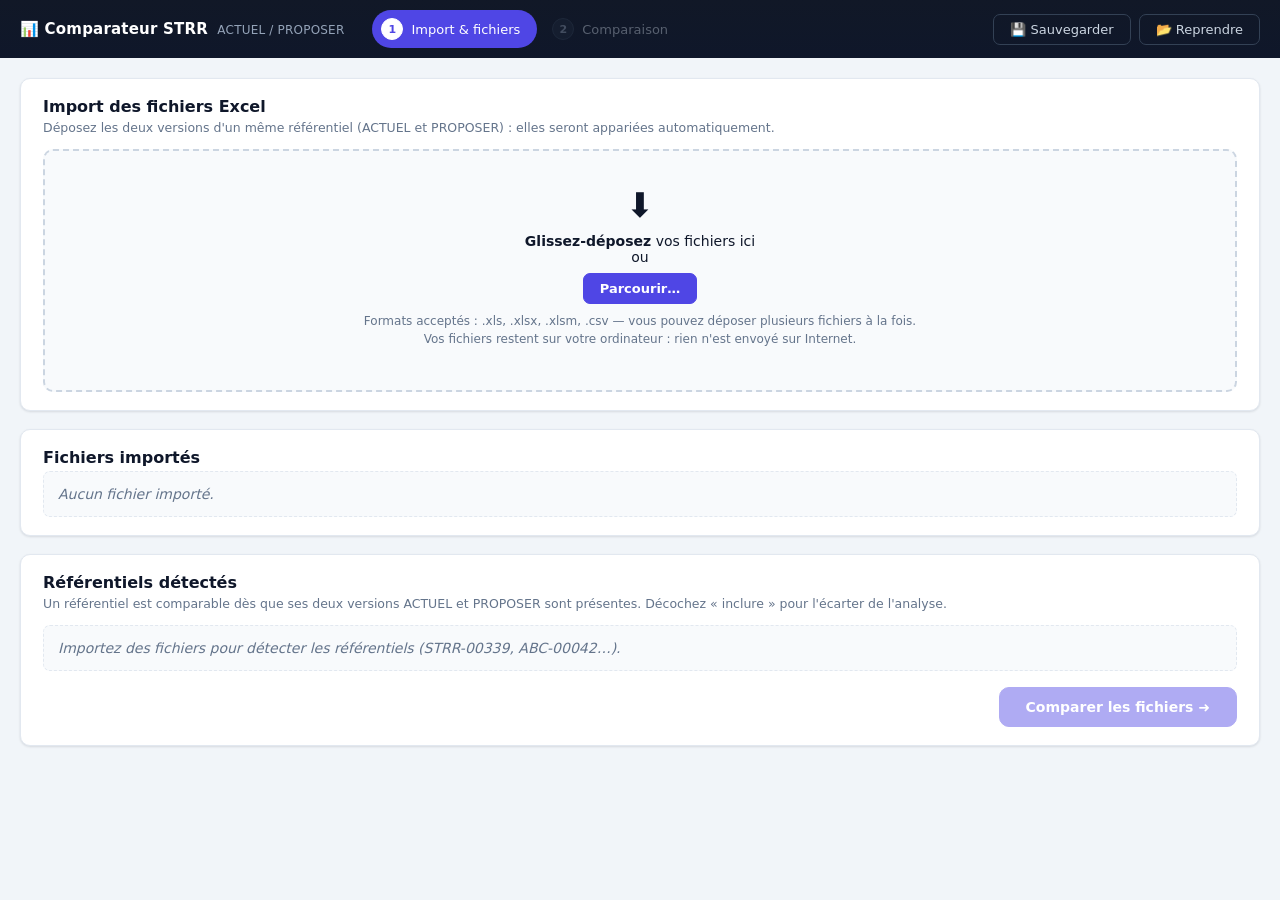
==== commit af6f9206: "Remove field selector view from HTML, simplify navigation to 2 steps HTML changes: - Remove navigati" ====
--- a/index.html
+++ b/index.html
@@ -22,8 +22,7 @@
     <div class="brand">📊 Comparateur STRR <span class="brand-sub">ACTUEL / PROPOSER</span></div>
     <nav id="main-nav">
       <button class="nav-btn active" data-view="dashboard"><span class="step-n">1</span> Import &amp; fichiers</button>
-      <button class="nav-btn" data-view="fields" disabled><span class="step-n">2</span> Sélection des champs</button>
-      <button class="nav-btn" data-view="table" disabled><span class="step-n">3</span> Comparaison</button>
+      <button class="nav-btn" data-view="table" disabled><span class="step-n">2</span> Comparaison</button>
     </nav>
     <div class="topbar-actions">
       <button id="btn-session-save" class="btn btn-ghost" title="Enregistre tout votre travail dans un fichier, à rouvrir plus tard ou sur un autre poste">💾 Sauvegarder</button>
@@ -69,48 +68,7 @@
     </section>
   </main>
 
-  <!-- ===== Vue 2 : Sélection dynamique des champs ===== -->
-  <main id="view-fields" class="view" hidden>
-    <section class="panel">
-      <div class="panel-head-row">
-        <h2>Choisir les données à comparer</h2>
-        <button id="btn-advanced" class="btn btn-ghost"
-          title="Profils de sélection réutilisables, tolérance d'orthographe, sens d'amélioration par champ">⚙ Options avancées</button>
-      </div>
-      <p class="panel-desc">Cochez les champs à comparer — tout est coché par défaut.
-        Décochez ce qui ne vous intéresse pas, puis lancez la comparaison.</p>
-      <div id="advanced-panel" class="advanced-panel" hidden>
-        <div class="profile-bar">
-          <span class="adv-label" title="Un profil mémorise votre sélection pour la retrouver en un clic">Mes profils :</span>
-          <select id="profile-select" title="Vos sélections enregistrées, la plus utilisée en premier"></select>
-          <button id="btn-profile-load" class="btn btn-ghost" title="Appliquer le profil sélectionné">Appliquer</button>
-          <button id="btn-profile-save" class="btn btn-ghost" title="Mémoriser la sélection actuelle sous un nom">Mémoriser…</button>
-          <button id="btn-profile-delete" class="btn btn-ghost" title="Oublier le profil sélectionné">🗑</button>
-        </div>
-        <label class="chk" title="Apparie deux lignes même si leurs libellés diffèrent légèrement (faute de frappe, abréviation)">
-          <input type="checkbox" id="chk-fuzzy"> Tolérer les petites différences d'orthographe entre les deux fichiers</label>
-        <p class="hint">Le bouton « ⬇/⬆ = mieux » à côté de chaque champ indique le sens d'une amélioration
-          (un coût qui baisse est une amélioration ; une marge qui monte aussi).</p>
-      </div>
-      <div class="field-toolbar">
-        <input type="search" id="field-filter" placeholder="🔍 Trouver un champ…">
-        <button id="btn-fields-all" class="btn btn-ghost" title="Cocher tous les champs visibles">Tout cocher</button>
-        <button id="btn-fields-none" class="btn btn-ghost" title="Décocher tous les champs visibles">Tout décocher</button>
-      </div>
-      <div id="field-groups" class="field-groups"></div>
-    </section>
-
-    <section class="panel">
-      <h2>Aperçu du résultat <span class="hint-inline">(mis à jour à chaque changement — 50 premières lignes)</span></h2>
-      <div id="field-preview" class="preview-table-wrap"></div>
-      <div class="panel-footer">
-        <button id="btn-back-dashboard" class="btn btn-ghost" title="Revenir à l'import des fichiers">⟵ Retour</button>
-        <button id="btn-run-compare" class="btn btn-primary btn-lg" title="Calcule les écarts et affiche le tableau de résultats">Lancer la comparaison ➜</button>
-      </div>
-    </section>
-  </main>
-
-  <!-- ===== Vue 3 : Tableau de comparaison ===== -->
+  <!-- ===== Vue 2 : Tableau de comparaison ===== -->
   <main id="view-table" class="view view-table" hidden>
     <section class="table-toolbar">
       <div class="toolbar-row">
